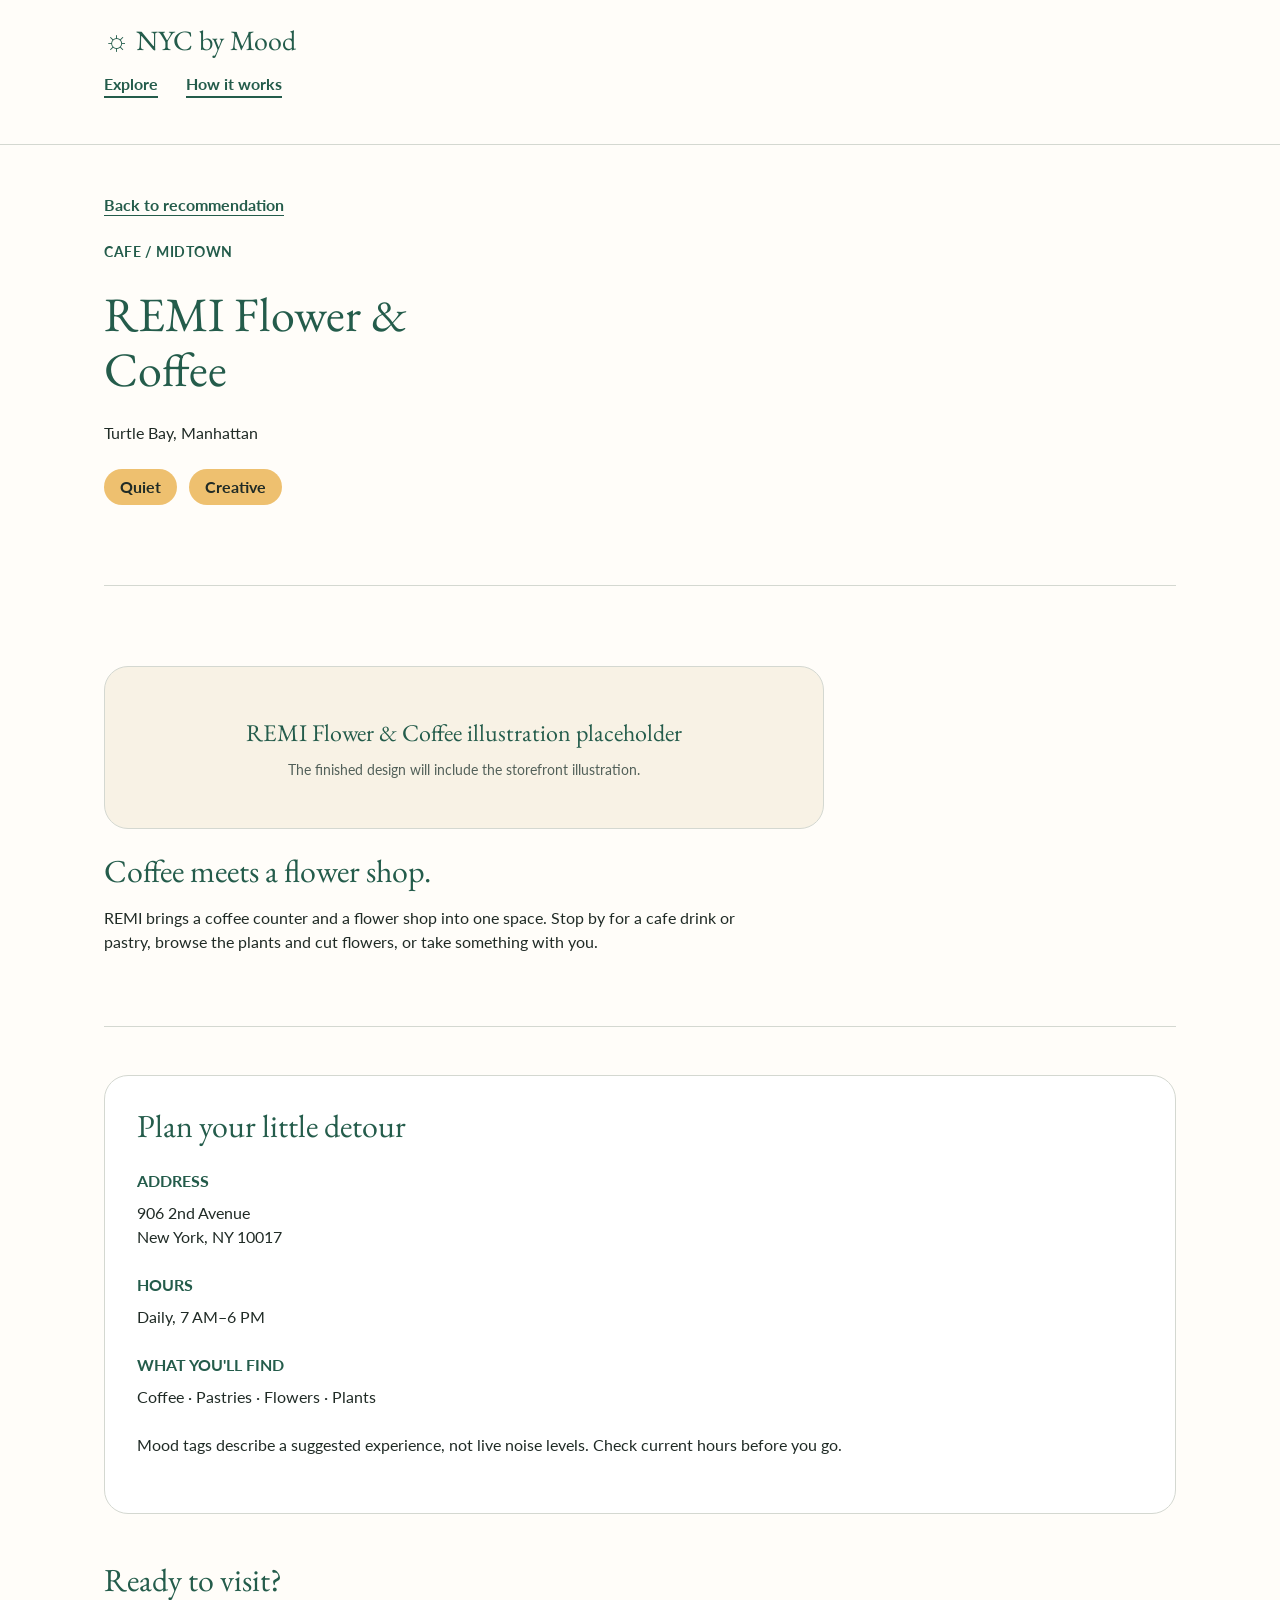
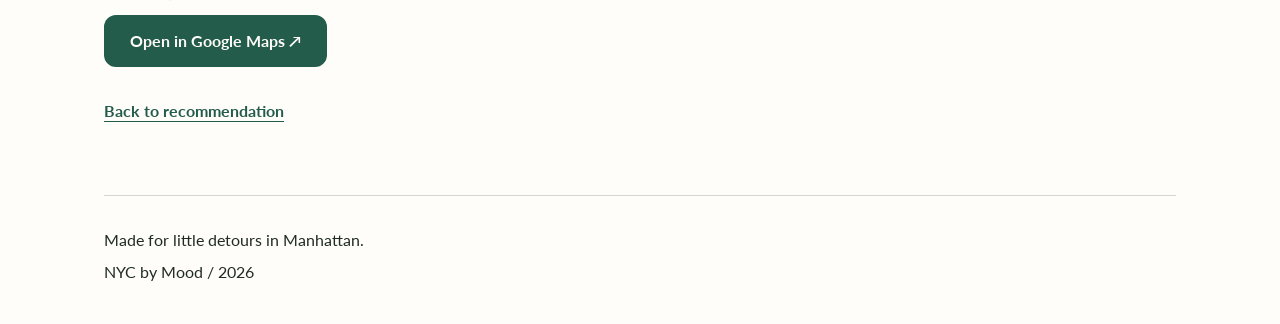
==== detail.html @ 16c6e96e "Add place detail view" ====
<!doctype html>
<html lang="en">
  <head>
    <meta charset="UTF-8" />
    <meta name="viewport" content="width=device-width, initial-scale=1.0" />
    <meta
      name="description"
      content="Visit information for REMI Flower and Coffee, recommended by NYC by Mood."
    />
    <title>REMI Flower &amp; Coffee | NYC by Mood</title>
    <link rel="stylesheet" href="style.css" />
  </head>
  <body>
    <a class="skip-link" href="#main-content">Skip to main content</a>

    <!-- SITE HEADER AND NAVIGATION -->
    <header class="site-header">
      <div class="page-shell">
        <a class="brand" href="index.html" aria-label="NYC by Mood home">
          <span aria-hidden="true">☼</span> NYC by Mood
        </a>

        <nav aria-label="Primary navigation">
          <ul class="nav-list">
            <li><a href="index.html">Explore</a></li>
            <li><a href="index.html#how-it-works">How it works</a></li>
          </ul>
        </nav>
      </div>
    </header>

    <main id="main-content" class="page-shell">
      <!-- PLACE HEADING AND TAGS -->
      <section class="content-section" aria-labelledby="detail-title">
        <p><a class="text-link" href="recommendation.html">Back to recommendation</a></p>
        <p class="eyebrow">Cafe / Midtown</p>
        <h1 id="detail-title">REMI Flower &amp; Coffee</h1>
        <p>Turtle Bay, Manhattan</p>
        <ul class="tag-list" aria-label="Recommended moods">
          <li>Quiet</li>
          <li>Creative</li>
        </ul>
      </section>

      <!-- PLACE STORY AND ILLUSTRATION -->
      <section class="content-section" aria-labelledby="place-story-title">
        <figure class="art-placeholder">
          <p>REMI Flower &amp; Coffee illustration placeholder</p>
          <figcaption>
            The finished design will include the storefront illustration.
          </figcaption>
        </figure>
        <h2 id="place-story-title">Coffee meets a flower shop.</h2>
        <p class="intro-copy">
          REMI brings a coffee counter and a flower shop into one space. Stop
          by for a cafe drink or pastry, browse the plants and cut flowers, or
          take something with you.
        </p>
      </section>

      <!-- VISIT INFORMATION -->
      <section class="content-section information-panel" aria-labelledby="visit-title">
        <h2 id="visit-title">Plan your little detour</h2>
        <dl class="place-facts">
          <dt>Address</dt>
          <dd>906 2nd Avenue<br />New York, NY 10017</dd>

          <dt>Hours</dt>
          <dd>Daily, 7 AM–6 PM</dd>

          <dt>What you'll find</dt>
          <dd>Coffee · Pastries · Flowers · Plants</dd>
        </dl>
        <p>
          Mood tags describe a suggested experience, not live noise levels.
          Check current hours before you go.
        </p>
      </section>

      <!-- VISIT ACTIONS -->
      <section class="content-section" aria-labelledby="visit-actions-title">
        <h2 id="visit-actions-title">Ready to visit?</h2>
        <p>
          <a class="button button-primary" href="https://maps.google.com/">
            Open in Google Maps ↗
          </a>
        </p>
        <p><a class="text-link" href="recommendation.html">Back to recommendation</a></p>
      </section>
    </main>

    <!-- SITE FOOTER -->
    <footer class="site-footer">
      <div class="page-shell">
        <p>Made for little detours in Manhattan.</p>
        <p>NYC by Mood / 2026</p>
      </div>
    </footer>
  </body>
</html>
---- style.css ----
@import url("https://fonts.googleapis.com/css2?family=EB+Garamond:wght@400;500&family=Lato:wght@400;700&display=swap");

/* === RESET === */
*,
*::before,
*::after {
  margin: 0;
  padding: 0;
  box-sizing: border-box;
}

/* START BELOW */
:root {
  --color-primary: #245c4b;
  --color-accent: #eec06f;
  --color-text: #202b26;
  --color-background: #fffdf9;
  --color-border: #d4d8d1;
  --color-soft: #f8f2e5;
  --space-1: 8px;
  --space-2: 16px;
  --space-3: 24px;
  --space-4: 32px;
  --space-5: 48px;
  --space-6: 64px;
}

body {
  background: var(--color-background);
  color: var(--color-text);
  font-family: "Lato", Arial, sans-serif;
  font-size: 16px;
  line-height: 1.5;
}

a {
  color: var(--color-primary);
}

a:focus-visible,
button:focus-visible {
  outline: 3px solid var(--color-accent);
  outline-offset: 3px;
}

h1,
h2,
h3,
.brand {
  color: var(--color-primary);
  font-family: "EB Garamond", Georgia, serif;
  font-weight: 400;
  line-height: 1.15;
}

h1 {
  font-size: 3rem;
  margin-bottom: var(--space-3);
  max-width: 16ch;
}

h2 {
  font-size: 2rem;
  margin-bottom: var(--space-2);
}

p,
ul,
dl,
fieldset,
figure {
  margin-bottom: var(--space-3);
}

.page-shell {
  margin: 0 auto;
  max-width: 1120px;
  padding-left: var(--space-3);
  padding-right: var(--space-3);
}

.skip-link {
  background: var(--color-primary);
  color: var(--color-background);
  left: var(--space-2);
  padding: var(--space-1) var(--space-2);
  position: absolute;
  top: -80px;
  z-index: 10;
}

.skip-link:focus {
  top: var(--space-2);
}

.site-header {
  border-bottom: 1px solid var(--color-border);
  padding-bottom: var(--space-2);
  padding-top: var(--space-3);
}

.brand {
  display: inline-block;
  font-size: 1.75rem;
  margin-bottom: var(--space-2);
  text-decoration: none;
}

.nav-list {
  list-style: none;
}

.nav-list li {
  display: inline-block;
  margin-bottom: var(--space-1);
  margin-right: var(--space-3);
}

.nav-list a {
  font-weight: 700;
  text-decoration-thickness: 2px;
  text-underline-offset: 6px;
}

.content-section {
  border-bottom: 1px solid var(--color-border);
  padding-bottom: var(--space-5);
  padding-top: var(--space-5);
}

.hero {
  background: var(--color-background);
}

.eyebrow {
  color: var(--color-primary);
  font-size: 0.9rem;
  font-weight: 700;
  letter-spacing: 0.04em;
  text-transform: uppercase;
}

.intro-copy {
  max-width: 42rem;
}

.button,
.choice {
  border-radius: 12px;
  display: inline-block;
  font: inherit;
  font-weight: 700;
  margin-bottom: var(--space-1);
  margin-right: var(--space-1);
  min-height: 48px;
  padding: 12px var(--space-3);
  text-align: center;
  text-decoration: none;
}

.button-primary {
  background: var(--color-primary);
  border: 2px solid var(--color-primary);
  color: var(--color-background);
}

.button-secondary,
.choice {
  background: var(--color-background);
  border: 1px solid var(--color-border);
  color: var(--color-text);
}

.choice {
  cursor: pointer;
  min-width: 144px;
}

.choice.is-selected {
  background: var(--color-primary);
  border-color: var(--color-primary);
  color: var(--color-background);
}

.choice-group {
  border: 0;
  margin-top: var(--space-2);
}

.step-number {
  background: var(--color-accent);
  border-radius: 50%;
  color: var(--color-text);
  display: inline-block;
  font-weight: 700;
  height: 40px;
  line-height: 40px;
  margin-bottom: var(--space-2);
  text-align: center;
  width: 40px;
}

.selection-line {
  color: var(--color-primary);
  font-weight: 700;
}

.art-placeholder {
  background: var(--color-soft);
  border: 1px solid var(--color-border);
  border-radius: 24px;
  margin-top: var(--space-4);
  max-width: 720px;
  padding: var(--space-5) var(--space-3);
  text-align: center;
}

.art-placeholder p {
  color: var(--color-primary);
  font-family: "EB Garamond", Georgia, serif;
  font-size: 1.5rem;
  margin-bottom: var(--space-1);
}

.art-placeholder figcaption {
  color: #526059;
  font-size: 0.875rem;
}

.tag-list {
  list-style: none;
}

.tag-list li {
  background: var(--color-accent);
  border-radius: 999px;
  color: var(--color-text);
  display: inline-block;
  font-weight: 700;
  margin-bottom: var(--space-1);
  margin-right: var(--space-1);
  padding: 6px var(--space-2);
}

.place-summary {
  max-width: 720px;
}

.information-panel {
  background: #ffffff;
  border: 1px solid var(--color-border);
  border-radius: 24px;
  margin-top: var(--space-5);
  padding: var(--space-4);
}

.place-facts dt {
  color: var(--color-primary);
  font-weight: 700;
  margin-top: var(--space-3);
  text-transform: uppercase;
}

.place-facts dd {
  margin-top: var(--space-1);
}

.text-link {
  font-weight: 700;
  text-underline-offset: 4px;
}

.site-footer {
  padding-bottom: var(--space-4);
  padding-top: var(--space-4);
}

.site-footer p {
  margin-bottom: var(--space-1);
}

.visually-hidden {
  clip: rect(0 0 0 0);
  clip-path: inset(50%);
  height: 1px;
  overflow: hidden;
  position: absolute;
  white-space: nowrap;
  width: 1px;
}
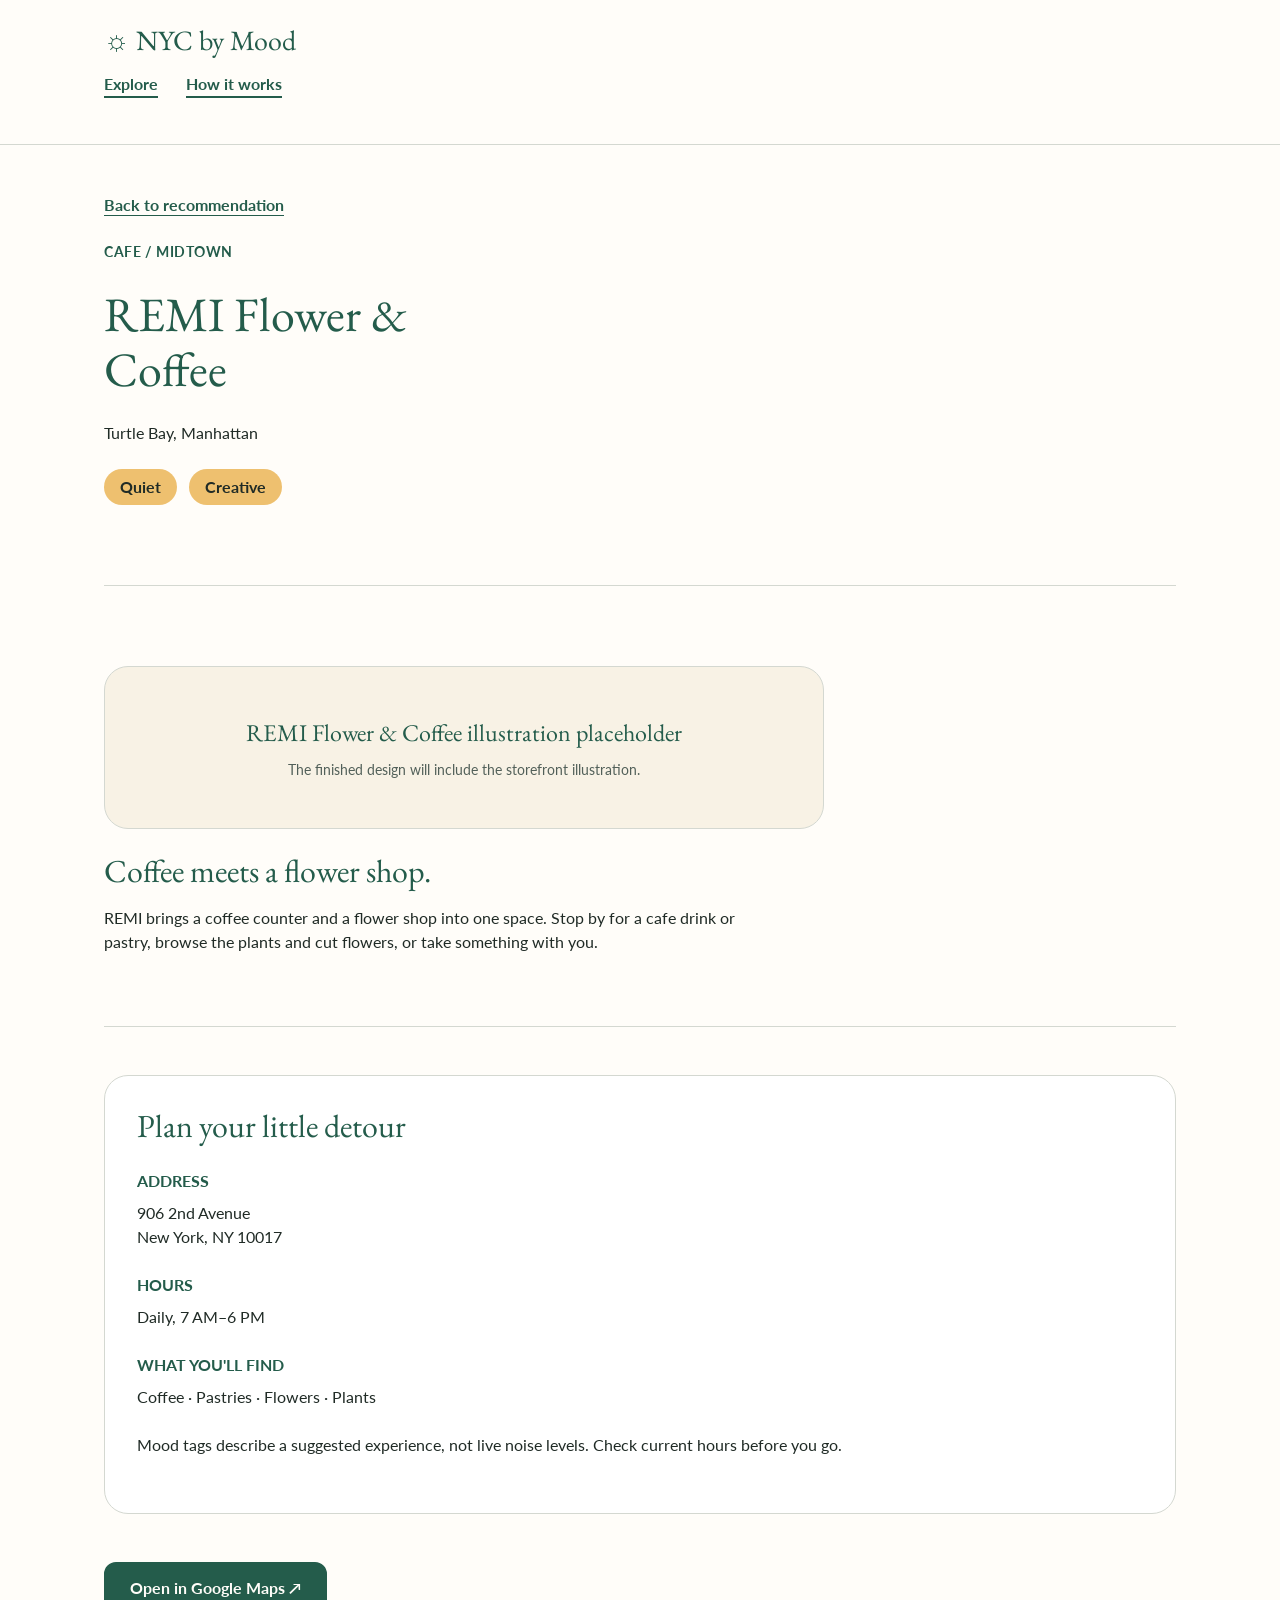
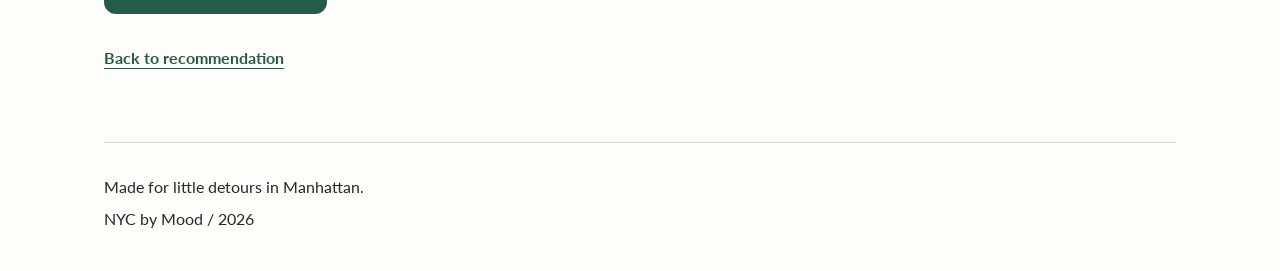
==== commit cb9c0b32: "Structure audit: align detail headings" ====
--- a/detail.html
+++ b/detail.html
@@ -79,7 +79,7 @@
 
       <!-- VISIT ACTIONS -->
       <section class="content-section" aria-labelledby="visit-actions-title">
-        <h2 id="visit-actions-title">Ready to visit?</h2>
+        <h2 id="visit-actions-title" class="visually-hidden">Ready to visit?</h2>
         <p>
           <a class="button button-primary" href="https://maps.google.com/">
             Open in Google Maps ↗
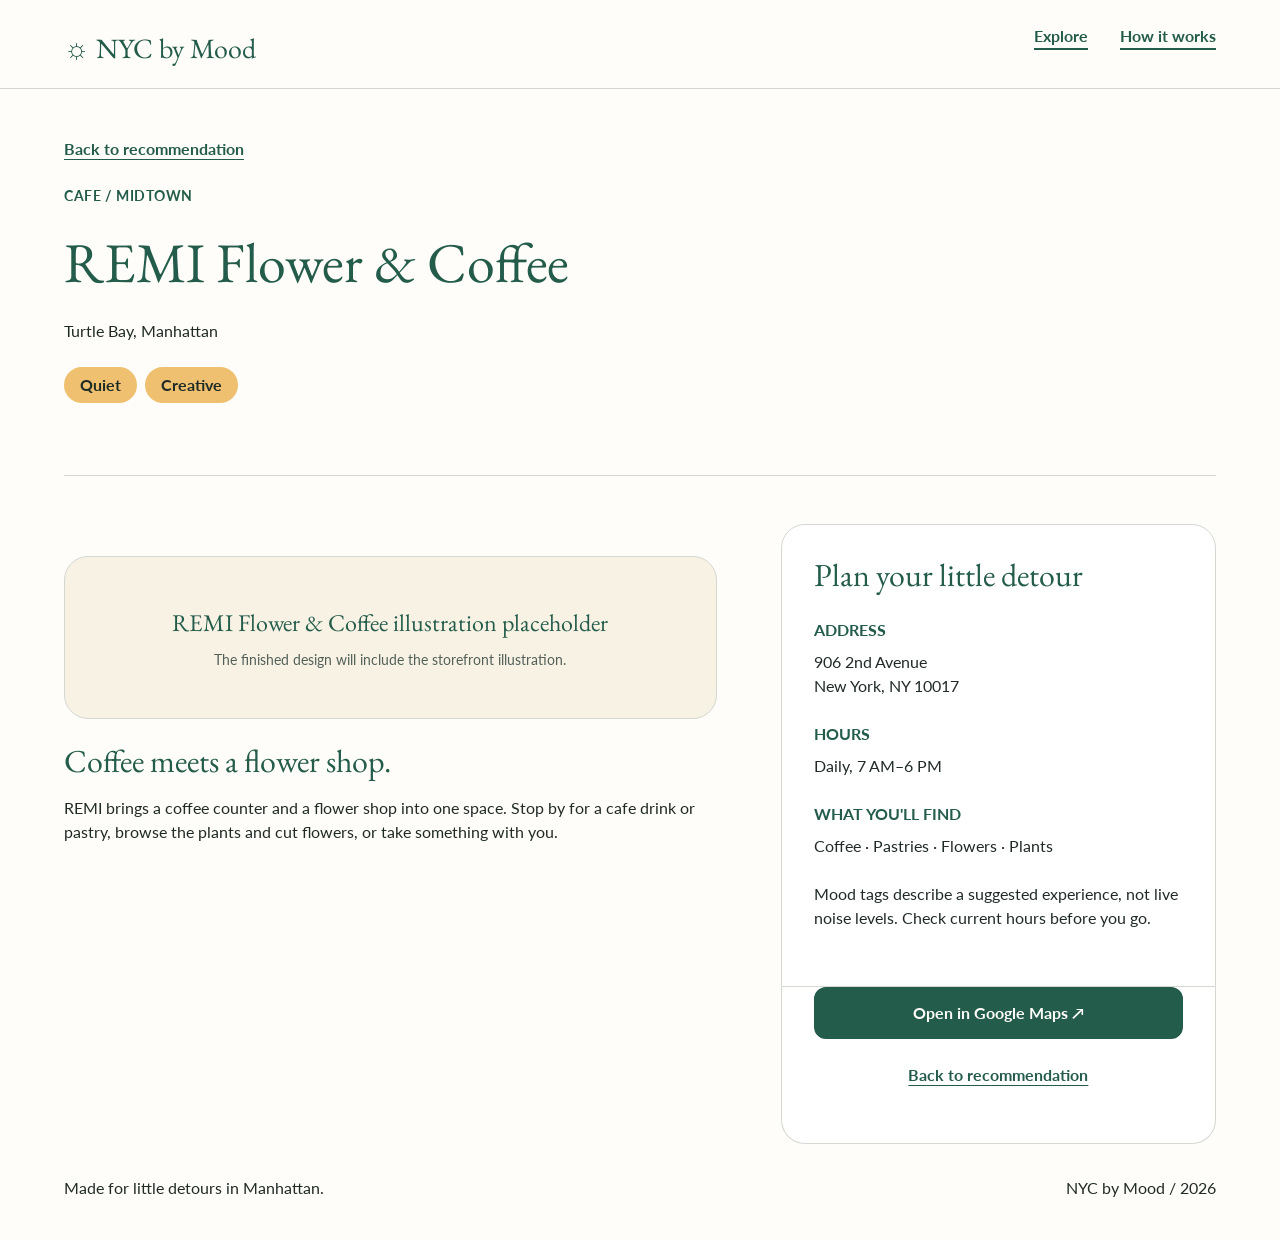
==== commit 91be4254: "Build responsive CSS Grid layouts for Assignment 7 Match the Assignment 4 mobile and desktop layout " ====
--- a/detail.html
+++ b/detail.html
@@ -26,12 +26,21 @@
             <li><a href="index.html#how-it-works">How it works</a></li>
           </ul>
         </nav>
+        <details class="mobile-nav">
+          <summary aria-label="Open navigation">Menu</summary>
+          <nav aria-label="Mobile navigation">
+            <ul>
+              <li><a href="index.html">Explore</a></li>
+              <li><a href="index.html#how-it-works">How it works</a></li>
+            </ul>
+          </nav>
+        </details>
       </div>
     </header>
 
-    <main id="main-content" class="page-shell">
+    <main id="main-content" class="page-shell detail-page">
       <!-- PLACE HEADING AND TAGS -->
-      <section class="content-section" aria-labelledby="detail-title">
+      <section class="content-section detail-intro" aria-labelledby="detail-title">
         <p><a class="text-link" href="recommendation.html">Back to recommendation</a></p>
         <p class="eyebrow">Cafe / Midtown</p>
         <h1 id="detail-title">REMI Flower &amp; Coffee</h1>
@@ -43,7 +52,7 @@
       </section>
 
       <!-- PLACE STORY AND ILLUSTRATION -->
-      <section class="content-section" aria-labelledby="place-story-title">
+      <section class="content-section detail-story" aria-labelledby="place-story-title">
         <figure class="art-placeholder">
           <p>REMI Flower &amp; Coffee illustration placeholder</p>
           <figcaption>
@@ -59,7 +68,7 @@
       </section>
 
       <!-- VISIT INFORMATION -->
-      <section class="content-section information-panel" aria-labelledby="visit-title">
+      <section class="content-section information-panel detail-information" aria-labelledby="visit-title">
         <h2 id="visit-title">Plan your little detour</h2>
         <dl class="place-facts">
           <dt>Address</dt>
@@ -78,7 +87,7 @@
       </section>
 
       <!-- VISIT ACTIONS -->
-      <section class="content-section" aria-labelledby="visit-actions-title">
+      <section class="content-section detail-actions" aria-labelledby="visit-actions-title">
         <h2 id="visit-actions-title" class="visually-hidden">Ready to visit?</h2>
         <p>
           <a class="button button-primary" href="https://maps.google.com/">
--- a/style.css
+++ b/style.css
@@ -1,4 +1,13 @@
 @import url("https://fonts.googleapis.com/css2?family=EB+Garamond:wght@400;500&family=Lato:wght@400;700&display=swap");
+
+/*
+  ASSIGNMENT 7 LAYOUT PLAN
+  - Use one-column CSS Grid page shells at small widths.
+  - Keep mood and area choices in two columns and place types in three.
+  - At the mockup breakpoint, place the hero image beside its text, arrange the
+    three preference sections in columns, and split recommendation/detail views.
+  - Use Flexbox only for single rows such as navigation, tags, and action buttons.
+*/
 
 /* === RESET === */
 *,
@@ -54,7 +63,7 @@
 }
 
 h1 {
-  font-size: 3rem;
+  font-size: 2.5rem;
   margin-bottom: var(--space-3);
   max-width: 16ch;
 }
@@ -73,10 +82,13 @@
 }
 
 .page-shell {
+  display: grid;
+  gap: var(--space-3);
   margin: 0 auto;
-  max-width: 1120px;
+  max-width: 1440px;
   padding-left: var(--space-3);
   padding-right: var(--space-3);
+  width: 100%;
 }
 
 .skip-link {
@@ -99,21 +111,71 @@
   padding-top: var(--space-3);
 }
 
+.site-header .page-shell {
+  align-items: center;
+  display: flex;
+  justify-content: space-between;
+}
+
 .brand {
   display: inline-block;
   font-size: 1.75rem;
-  margin-bottom: var(--space-2);
+  margin-bottom: 0;
   text-decoration: none;
 }
 
 .nav-list {
+  display: none;
+  gap: var(--space-4);
   list-style: none;
 }
 
 .nav-list li {
-  display: inline-block;
-  margin-bottom: var(--space-1);
-  margin-right: var(--space-3);
+  margin: 0;
+}
+
+.mobile-nav {
+  position: relative;
+}
+
+.mobile-nav summary {
+  align-items: center;
+  border: 1px solid var(--color-border);
+  border-radius: 12px;
+  color: var(--color-primary);
+  cursor: pointer;
+  display: flex;
+  font-weight: 700;
+  justify-content: center;
+  min-height: 48px;
+  min-width: 64px;
+  padding: var(--space-1) var(--space-2);
+}
+
+.mobile-nav summary::marker {
+  content: "";
+}
+
+.mobile-nav[open] nav {
+  background: var(--color-background);
+  border: 1px solid var(--color-border);
+  border-radius: 12px;
+  padding: var(--space-2);
+  position: absolute;
+  right: 0;
+  top: calc(100% + var(--space-1));
+  width: 180px;
+  z-index: 5;
+}
+
+.mobile-nav ul {
+  display: grid;
+  gap: var(--space-2);
+  list-style: none;
+}
+
+.mobile-nav a {
+  font-weight: 700;
 }
 
 .nav-list a {
@@ -128,8 +190,11 @@
   padding-top: var(--space-5);
 }
 
+/* The hero is a grid so its text and illustration can change arrangement without changing source order. */
 .hero {
-  background: var(--color-background);
+  display: grid;
+  gap: 0;
+  grid-template-columns: minmax(0, 1fr);
 }
 
 .eyebrow {
@@ -150,8 +215,7 @@
   display: inline-block;
   font: inherit;
   font-weight: 700;
-  margin-bottom: var(--space-1);
-  margin-right: var(--space-1);
+  margin: 0;
   min-height: 48px;
   padding: 12px var(--space-3);
   text-align: center;
@@ -173,7 +237,10 @@
 
 .choice {
   cursor: pointer;
-  min-width: 144px;
+  min-width: 0;
+  padding-left: var(--space-1);
+  padding-right: var(--space-1);
+  width: 100%;
 }
 
 .choice.is-selected {
@@ -182,9 +249,28 @@
   color: var(--color-background);
 }
 
+.choice.is-selected::before {
+  content: "✓ ";
+}
+
 .choice-group {
   border: 0;
   margin-top: var(--space-2);
+}
+
+/* Each choice group uses a stable grid so options stay easy to compare at both mockup widths. */
+.choice-grid {
+  display: grid;
+  gap: var(--space-1);
+}
+
+.mood-grid,
+.area-grid {
+  grid-template-columns: repeat(2, minmax(0, 1fr));
+}
+
+.place-grid {
+  grid-template-columns: repeat(3, minmax(0, 1fr));
 }
 
 .step-number {
@@ -210,7 +296,7 @@
   border: 1px solid var(--color-border);
   border-radius: 24px;
   margin-top: var(--space-4);
-  max-width: 720px;
+  max-width: 100%;
   padding: var(--space-5) var(--space-3);
   text-align: center;
 }
@@ -228,6 +314,9 @@
 }
 
 .tag-list {
+  display: flex;
+  flex-wrap: wrap;
+  gap: var(--space-1);
   list-style: none;
 }
 
@@ -237,13 +326,12 @@
   color: var(--color-text);
   display: inline-block;
   font-weight: 700;
-  margin-bottom: var(--space-1);
-  margin-right: var(--space-1);
+  margin: 0;
   padding: 6px var(--space-2);
 }
 
 .place-summary {
-  max-width: 720px;
+  max-width: 520px;
 }
 
 .information-panel {
@@ -254,6 +342,16 @@
   padding: var(--space-4);
 }
 
+.action-row {
+  display: flex;
+  flex-direction: column;
+  gap: var(--space-2);
+}
+
+.action-row .button {
+  width: 100%;
+}
+
 .place-facts dt {
   color: var(--color-primary);
   font-weight: 700;
@@ -277,6 +375,191 @@
 
 .site-footer p {
   margin-bottom: var(--space-1);
+}
+
+/* Assignment 4 annotation: stack on mobile and use side-by-side arrangements on desktop. */
+@media (min-width: 800px) {
+  h1 {
+    font-size: 3.5rem;
+  }
+
+  .page-shell {
+    padding-left: var(--space-6);
+    padding-right: var(--space-6);
+  }
+
+  .nav-list {
+    display: flex;
+  }
+
+  .mobile-nav {
+    display: none;
+  }
+
+  .recommendation-intro h1,
+  .detail-intro h1 {
+    max-width: none;
+  }
+
+  .hero {
+    align-items: center;
+    column-gap: var(--space-6);
+    grid-template-areas:
+      "eyebrow art"
+      "title art"
+      "copy art"
+      "action art";
+    grid-template-columns: minmax(0, 1fr) minmax(360px, 0.9fr);
+  }
+
+  .hero .eyebrow {
+    grid-area: eyebrow;
+  }
+
+  .hero h1 {
+    grid-area: title;
+  }
+
+  .hero .intro-copy {
+    grid-area: copy;
+  }
+
+  .hero-action {
+    grid-area: action;
+  }
+
+  .hero .art-placeholder {
+    grid-area: art;
+    margin: 0;
+  }
+
+  .preference-form {
+    display: grid;
+    grid-template-columns: repeat(3, minmax(0, 1fr));
+  }
+
+  .preference-form > .content-section {
+    padding-left: var(--space-2);
+    padding-right: var(--space-2);
+  }
+
+  .preference-form > .content-section:first-child {
+    padding-left: 0;
+  }
+
+  .preference-form > .content-section:nth-child(3) {
+    padding-right: 0;
+  }
+
+  .selection-summary {
+    align-items: center;
+    column-gap: var(--space-4);
+    display: grid;
+    grid-column: 1 / -1;
+    grid-template-columns: minmax(0, 1fr) minmax(280px, 0.55fr);
+  }
+
+  .selection-summary .selection-line,
+  .selection-summary > p:nth-of-type(2) {
+    grid-column: 1;
+  }
+
+  .selection-summary .summary-action {
+    grid-column: 2;
+    grid-row: 1 / span 2;
+  }
+
+  .summary-action .button {
+    width: 100%;
+  }
+
+  /* The recommendation grid keeps one result while giving the image and place details equal visual weight. */
+  .recommendation-page {
+    column-gap: var(--space-6);
+    grid-template-areas:
+      "intro intro"
+      "visual summary"
+      "visual actions";
+    grid-template-columns: minmax(0, 1.1fr) minmax(360px, 0.9fr);
+  }
+
+  .recommendation-intro {
+    grid-area: intro;
+  }
+
+  .recommendation-visual {
+    grid-area: visual;
+  }
+
+  .recommendation-summary {
+    align-self: end;
+    grid-area: summary;
+  }
+
+  .recommendation-actions {
+    align-self: start;
+    grid-area: actions;
+  }
+
+  .recommendation-visual,
+  .recommendation-summary,
+  .recommendation-actions {
+    border-bottom: 0;
+  }
+
+  .action-row {
+    flex-direction: row;
+  }
+
+  .action-row .button {
+    flex: 1;
+  }
+
+  /* The detail grid separates the story from practical visit information, matching the desktop mockup. */
+  .detail-page {
+    column-gap: var(--space-6);
+    grid-template-areas:
+      "intro intro"
+      "story information"
+      "story actions";
+    grid-template-columns: minmax(0, 1.2fr) minmax(360px, 0.8fr);
+    row-gap: 0;
+  }
+
+  .detail-intro {
+    grid-area: intro;
+  }
+
+  .detail-story {
+    border-bottom: 0;
+    grid-area: story;
+  }
+
+  .detail-information {
+    border-bottom-left-radius: 0;
+    border-bottom-right-radius: 0;
+    grid-area: information;
+    margin-top: var(--space-5);
+  }
+
+  .detail-actions {
+    background: #ffffff;
+    border: 1px solid var(--color-border);
+    border-radius: 0 0 24px 24px;
+    border-top: 0;
+    grid-area: actions;
+    padding: 0 var(--space-4) var(--space-4);
+    text-align: center;
+  }
+
+  .detail-actions .button {
+    width: 100%;
+  }
+
+  .site-footer .page-shell {
+    align-items: center;
+    grid-template-columns: 1fr auto;
+  }
 }
 
 .visually-hidden {
